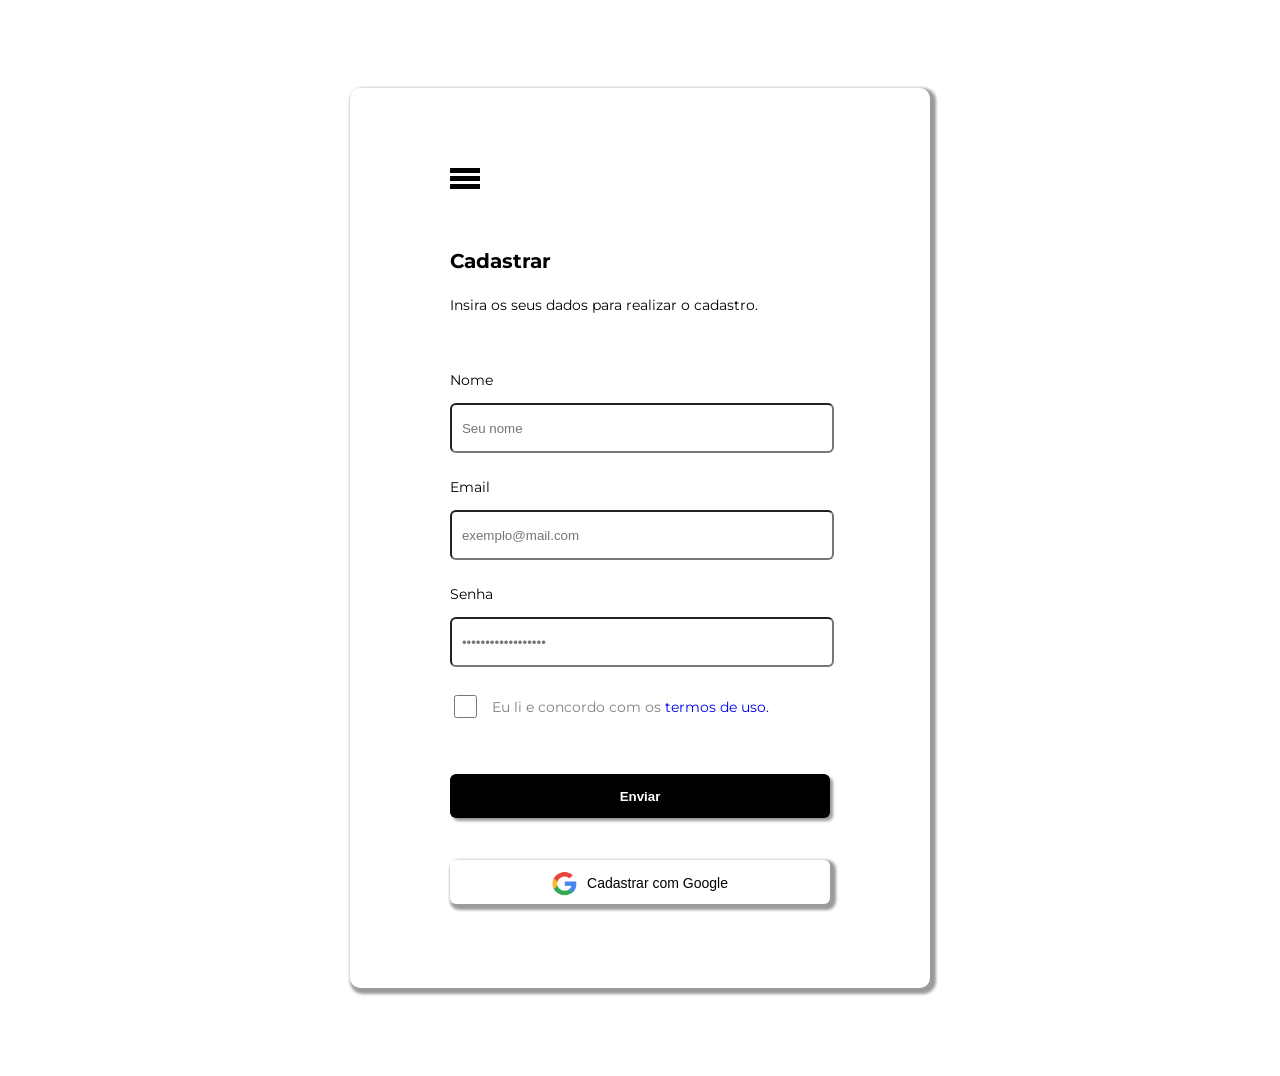
==== pages/cadastro.html @ 4095b7d3 "fazendo a conexão com o banco" ====
<!DOCTYPE html>

<html>
    <head>
        <link rel="preconnect" href="https://fonts.googleapis.com">
        <link rel="preconnect" href="https://fonts.gstatic.com" crossorigin>
        <link href="https://fonts.googleapis.com/css2?family=Montserrat:wght@500&display=swap" rel="stylesheet">
        <title> Fulgure Brasil: Cadastro</title>
        <meta charset="UTF-8"/>
        <link rel="stylesheet" type="text/css" href="../assets/css/style_cadastro.css">
        <script type="text/javascript" src="../assets/js/script.js"></script>
    </head>
    <body>
        <div id="menu-bar">
            <div id="hamburguerInvertido" onclick="toggleMenu()">
                <div></div>
                <div></div>
                <div></div>
            </div>
            <a href="#">Sobre nós</a>
            <a href="#">Entre em contato</a>
            <a href="#">Reportar problema</a>
        </div>
        <div id="tela">
            <div id="hamburguer" onclick="toggleMenu()">
                <div></div>
                <div></div>
                <div></div>
            </div>
            <p id="cadastrar">Cadastrar</p>
            <p id="instrucao">Insira os seus dados para realizar o cadastro.</p>
            <form id="cadastro" onsubmit="return validarCampos(event)" method="post" action="../assets/php/recebe-cadastro-usuario.php">
                <label for="nome">Nome</label>
                <input type="text" name="nome" id="nome" placeholder="Seu nome">
                <label for="email">Email</label>
                <input type="email" name="email" id="email" placeholder="exemplo@mail.com">
                <label for="senha">Senha</label>
                <input type="password" name="senha" id="senha" placeholder="••••••••••••••••••">
                <div id="check">
                    <input type="checkbox" name="termos" id="termos">
                    <label for="termos" id="txtTermos"> Eu li e concordo com os <a href="#"> termos de uso.</a></label>
                </div>
                <p id="mensagem"></p>
                <button id="enviar" type="submit">Enviar</button>
                <button id="buttonGoogle" type="button">
                    <img id="google" src="../assets/images/google.PNG">
                    <p>Cadastrar com Google</p>
                </button>
            </form>
        </div>
    </body>
</html>
---- assets/css/style_cadastro.css ----
body {
    font-family: 'Montserrat', sans-serif;
    place-items: center;
    padding: 80px 0;
}

a:link {text-decoration: none; cursor: pointer;}

input, button {
    width: 100%;
    height: 44px;
    border-radius: 6px;
    display: block;
    margin-bottom: 24px;
}

button{
    cursor: pointer;
}

form input{
    padding-left: 2.5%;
    width: 97%;
}

p, label {
    font-size: 14px;
}

label {
    margin-bottom: 14px;
    display: inline-block;
}

div#tela {
    justify-content: center;
    width: 30%;
    height: 820px;
    margin: auto;
    padding: 80px 100px 0 100px;
    box-shadow: 3px 3px 3px 3px #9b9b9b;
    border-radius: 10px;
}

div#menu-bar {
    margin: 0 auto;
    position: fixed;
    background-color: black;
    color: white;
    height: 100%;
    width: 20%;
    padding-left: 40px;
    padding-top: 58px;
    box-shadow: 3px 3px 3px 3px #9b9b9b;
    left: 0;
    top: 0;
    display: none;
}

div#menu-bar a {
    text-decoration: none;
    color: white;
    font-weight: 100;
    display: block;
    margin-bottom: 50px;
}

div#hamburguer, div#hamburguerInvertido {
    cursor: pointer;
    margin-bottom: 60px;
}

div#hamburguer div, div#hamburguerInvertido div {
    width: 30px;
    height: 5px;
    margin-bottom: 3px;
}

div#hamburguerInvertido div {
    background-color: rgb(255, 255, 255);
}

div#hamburguer div{
    background-color: black;
}

p#cadastrar {
    font-size: 20px;
    font-weight: bold;
    margin-bottom: 23px;
}

p#instrucao {
    margin-bottom: 56px;
}

p#txtCadastro {
    display: inline;
}

input#termos {
    display: inline;
    width: 23px;
    height: 25px;
    border-radius: 5px;
    margin-bottom: 40px;
    margin-right: 15px;
}

label[for="termos"] {
    color: rgb(129, 129, 129);
    align-self: center;
}

div#check {
    display: flex;
    height: 45px;
}

p#mensagem{
    font-weight: bold;
    color: red;
}

button#enviar {
    background-color: black;
    color: white;
    font-weight: bold;
    border: none;
    box-shadow: 3px 3px 3px #9b9b9b;
    margin-bottom: 42px;
    margin-top: 38px;
}

button#buttonGoogle {
    box-shadow: 3px 3px 3px 3px #9b9b9b;
    background-color: white;
    border: none;
    display: flex;
    justify-content: center;
    align-content: center;
}

img#google {
    width: 25px;
    height: 25px;
    margin-top: 10px;
    margin-right: 10px;
}

.erro{
    border-color: red;
}

@media only screen and (max-device-width: 1200px) {

    div#tela{
        box-shadow: none;
        width: 60%;
        margin-bottom: 50px;
    }
}
  
@media only screen and (max-device-width: 850px) {

    div#tela{
        box-shadow: none;
        width: 80%;
        height: 1600px;
        margin: auto;
        margin-bottom: 150px;
    }

    label, p, body, button#enviar, input{
        font-size: 30px;
    }

    p#cadastrar{
        font-size: 45px;
        margin-bottom: 50px;
    }

    p#instrucao{
        margin-top: 70px;
        margin-bottom: 120px;
    }

    input, button {
        margin-top: 10px;
        width: 100%;
        height: 100px;
        border-radius: 15px;
        display: block;
        margin-bottom: 60px;
    }

    div#menu-bar{
        width: 40%;
        padding: 90px;
    }

    div#hamburguer{
        margin-top: 40px;
        margin-bottom: 150px;
    }

    div#hamburguerInvertido{
        margin-bottom: 120px;
    }

    div#hamburguer div, div#hamburguerInvertido div  {
        width: 80px;
        height: 13.4px;
        margin-bottom: 8px;
    }
    
    input#termos{
        width: 46px;
        height: 50px;
        border-radius: 5px;
        margin-top: 30px;
    }

    button#enviar{
        margin-bottom: 100px;
        margin-top: 150px;
    }

    img#google {
        width: 50px;
        height: 50px;
        margin-top: 20px;
        margin-right: 20px;
    }

    label[for="termos"] {
        margin-top: 75px;
        margin-left: 15px;
    }
    
}
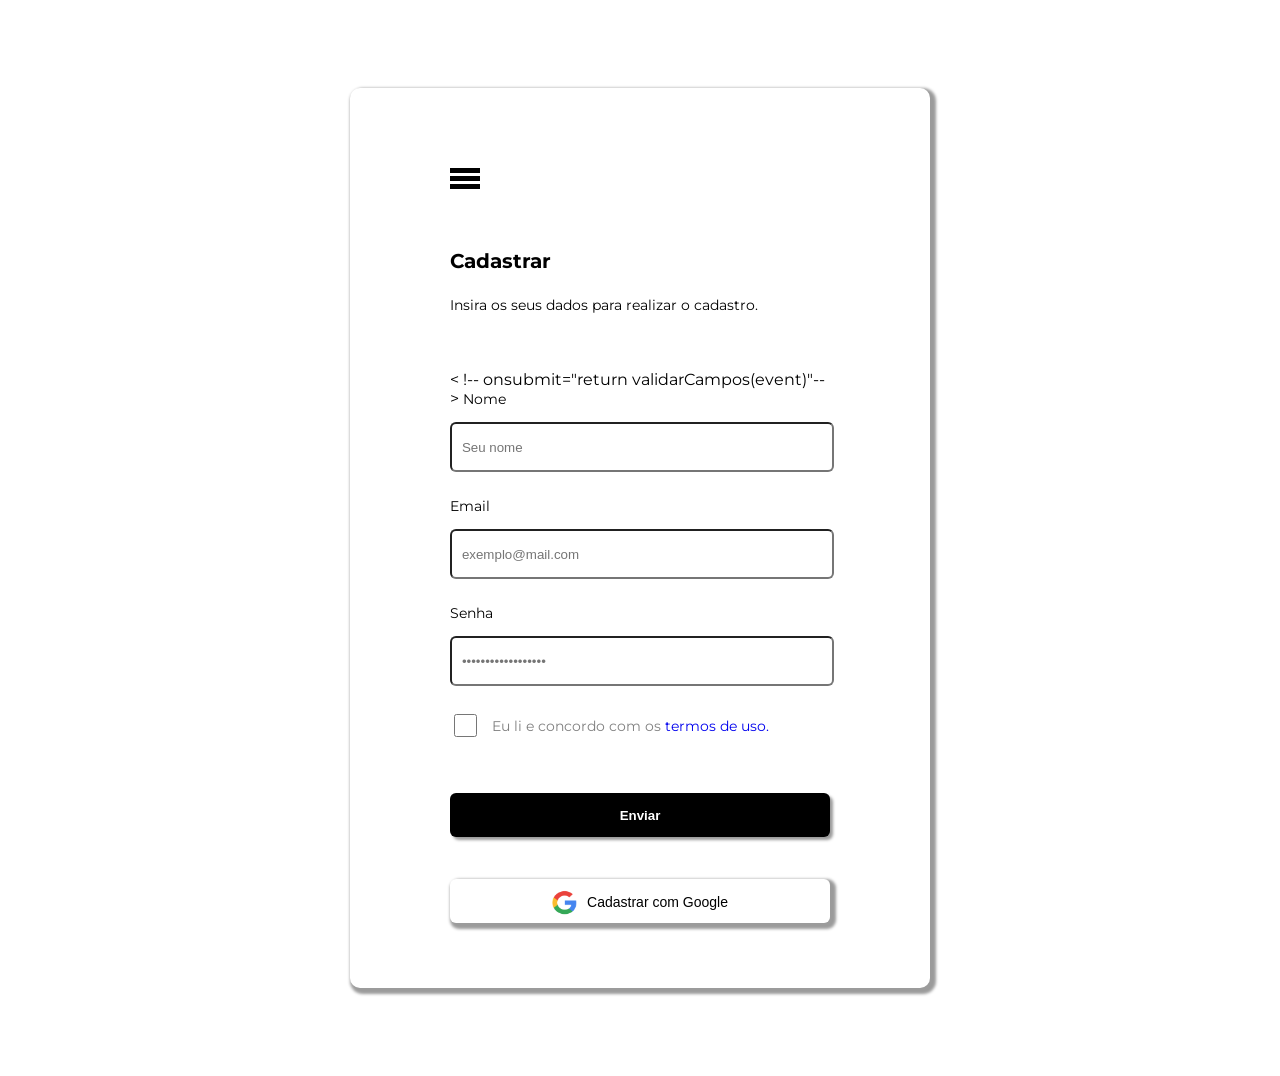
==== commit 73c71381: "Update cadastro.html" ====
--- a/pages/cadastro.html
+++ b/pages/cadastro.html
@@ -29,7 +29,7 @@
             </div>
             <p id="cadastrar">Cadastrar</p>
             <p id="instrucao">Insira os seus dados para realizar o cadastro.</p>
-            <form id="cadastro" onsubmit="return validarCampos(event)" method="post" action="../assets/php/recebe-cadastro-usuario.php">
+            <form id="cadastro" action="../assets/php/recebe-cadastro-usuario.php"  method="post"> < !-- onsubmit="return validarCampos(event)"-- >
                 <label for="nome">Nome</label>
                 <input type="text" name="nome" id="nome" placeholder="Seu nome">
                 <label for="email">Email</label>
@@ -49,4 +49,4 @@
             </form>
         </div>
     </body>
-</html>+</html>
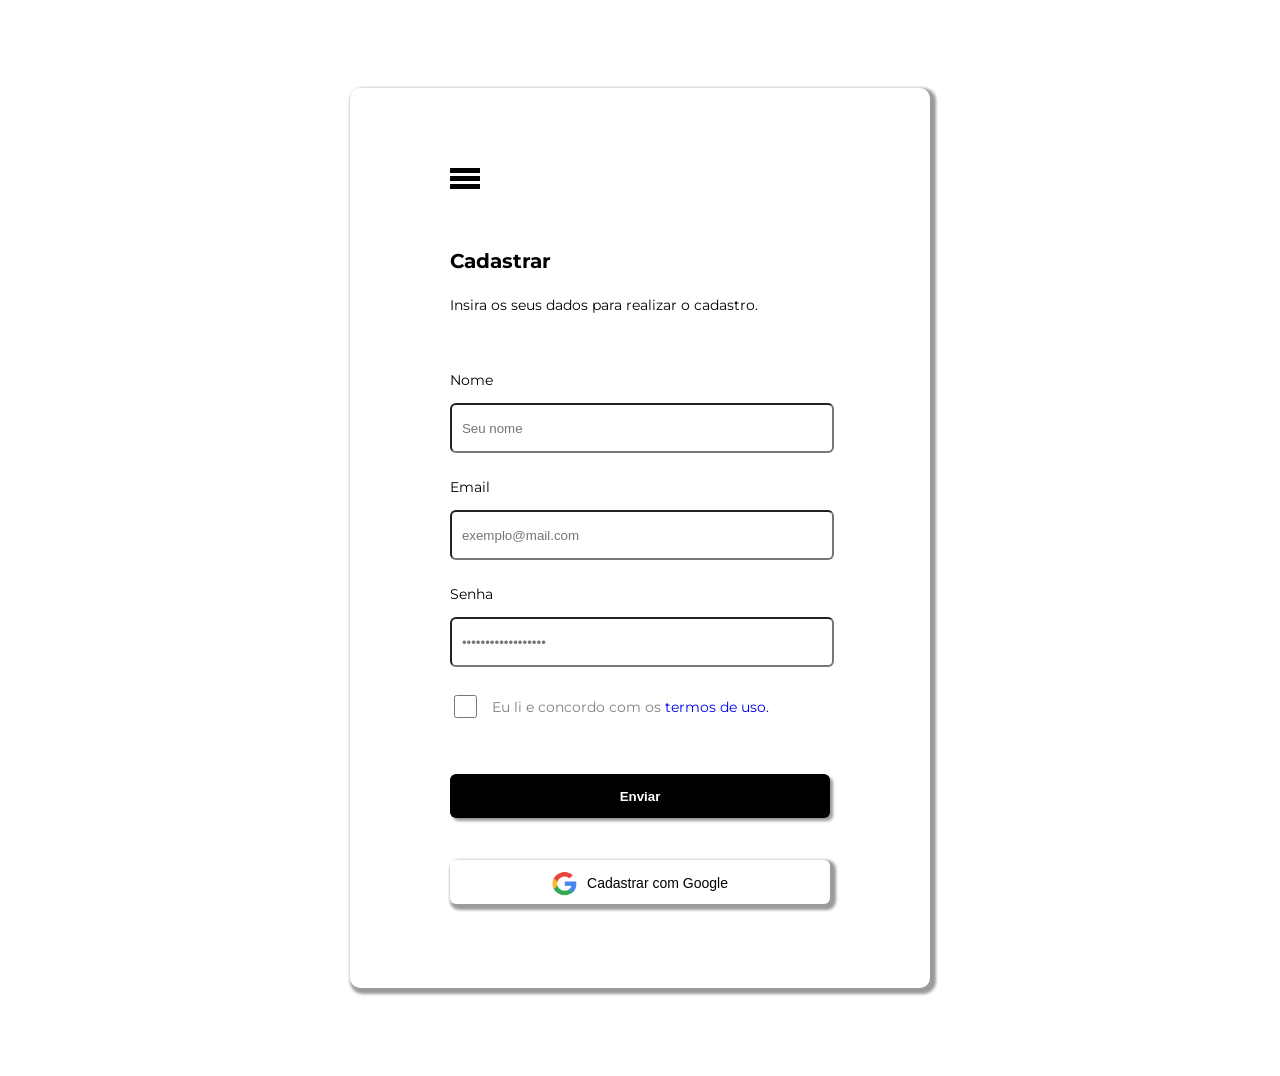
==== commit bf2a433e: "alterando o front" ====
--- a/pages/cadastro.html
+++ b/pages/cadastro.html
@@ -29,7 +29,7 @@
             </div>
             <p id="cadastrar">Cadastrar</p>
             <p id="instrucao">Insira os seus dados para realizar o cadastro.</p>
-            <form id="cadastro" action="../assets/php/recebe-cadastro-usuario.php"  method="post"> < !-- onsubmit="return validarCampos(event)"-- >
+            <form id="cadastro" action="../assets/php/recebe-cadastro-usuario.php" onsubmit="return validarCampos(event)" method="post"> <!-- onsubmit="return validarCampos(event)"-->
                 <label for="nome">Nome</label>
                 <input type="text" name="nome" id="nome" placeholder="Seu nome">
                 <label for="email">Email</label>
